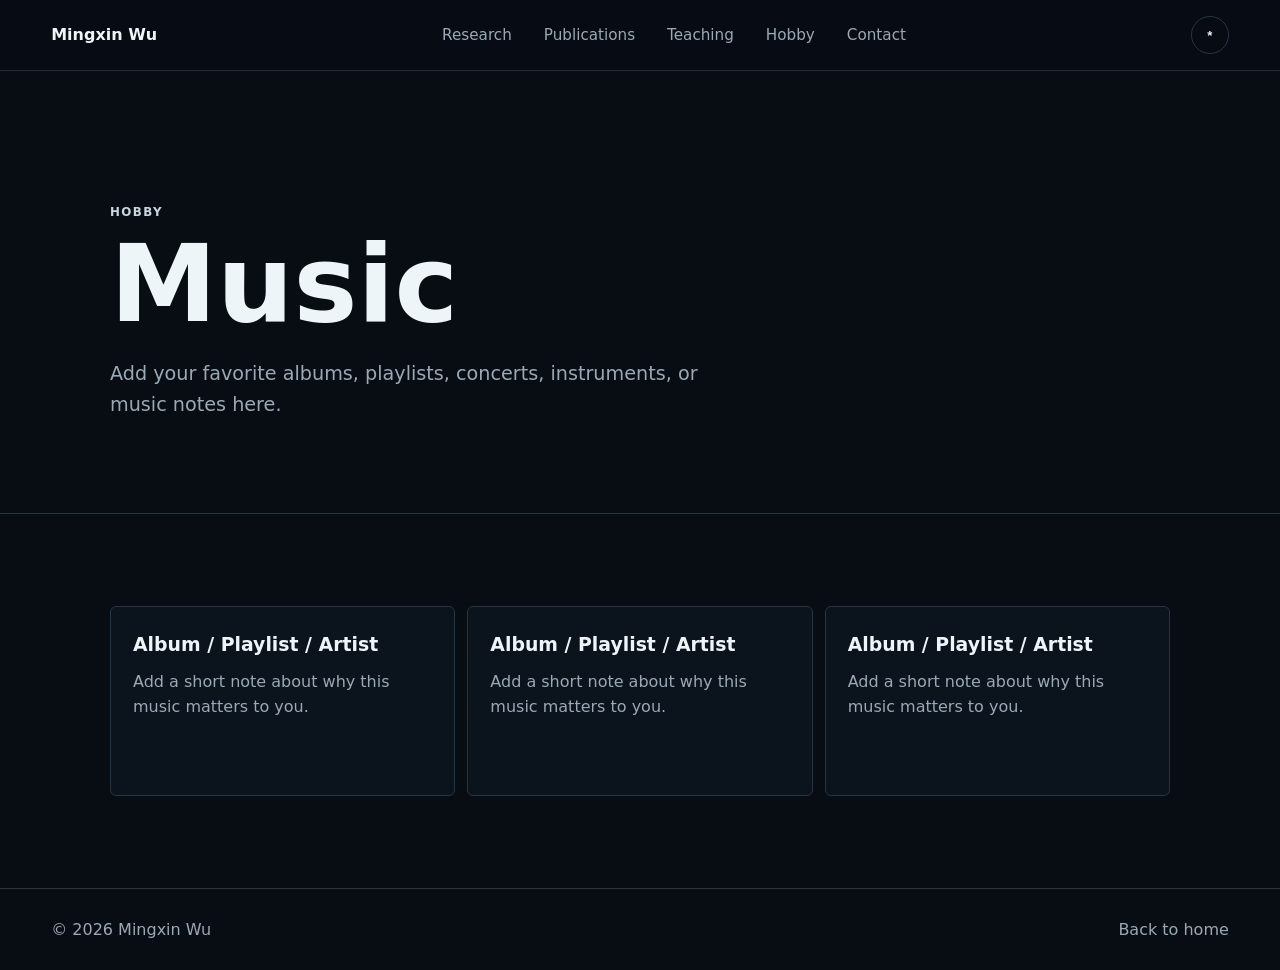
==== music.html @ a4c287bd "add hobby" ====
<!doctype html>
<html lang="en">
  <head>
    <meta charset="utf-8">
    <meta name="viewport" content="width=device-width, initial-scale=1">
    <meta name="description" content="Music notes and playlists by Mingxin Wu.">
    <meta name="author" content="Mingxin Wu">
    <title>Music | Mingxin Wu</title>
    <link rel="stylesheet" href="styles.css?v=2">
  </head>
  <body>
    <header class="site-header">
      <a class="brand" href="index.html" aria-label="Back to home">Mingxin Wu</a>
      <nav class="nav" aria-label="Primary navigation">
        <a href="index.html#research">Research</a>
        <a href="index.html#publications">Publications</a>
        <a href="index.html#teaching">Teaching</a>
        <a href="index.html#hobby">Hobby</a>
        <a href="index.html#contact">Contact</a>
      </nav>
      <button class="theme-toggle" type="button" aria-label="Toggle color theme" title="Toggle color theme">
        <span class="theme-icon" aria-hidden="true">*</span>
      </button>
    </header>

    <main>
      <section class="subpage-hero">
        <div class="content-wrap">
          <p class="eyebrow">Hobby</p>
          <h1>Music</h1>
          <p class="lead">Add your favorite albums, playlists, concerts, instruments, or music notes here.</p>
        </div>
      </section>

      <section class="section">
        <div class="content-wrap">
          <div class="music-list">
            <article class="placeholder-card">
              <h3>Album / Playlist / Artist</h3>
              <p>Add a short note about why this music matters to you.</p>
            </article>
            <article class="placeholder-card">
              <h3>Album / Playlist / Artist</h3>
              <p>Add a short note about why this music matters to you.</p>
            </article>
            <article class="placeholder-card">
              <h3>Album / Playlist / Artist</h3>
              <p>Add a short note about why this music matters to you.</p>
            </article>
          </div>
        </div>
      </section>
    </main>

    <footer class="footer">
      <span>&copy; <span id="year"></span> Mingxin Wu</span>
      <a href="index.html">Back to home</a>
    </footer>

    <script src="script.js?v=2"></script>
  </body>
</html>
---- styles.css ----
:root {
  color-scheme: dark;
  --bg: #080d14;
  --surface: #0d1520;
  --surface-strong: #121d2a;
  --text: #eef5f8;
  --muted: #9aa9b5;
  --line: #263544;
  --accent: #77d8cc;
  --accent-strong: #a8ccef;
  --warm: #c7d6df;
  --sky: #d8edf8;
  --shadow: none;
  font-family: Inter, ui-sans-serif, system-ui, -apple-system, BlinkMacSystemFont, "Segoe UI", sans-serif;
}

:root[data-theme="light"] {
  color-scheme: light;
  --bg: #f6f8fa;
  --surface: #ffffff;
  --surface-strong: #eef4f7;
  --text: #15202a;
  --muted: #5f6f7a;
  --line: #d8e0e6;
  --accent: #0f766e;
  --accent-strong: #245d86;
  --warm: #4d6574;
  --sky: #18324a;
  --shadow: none;
}

* {
  box-sizing: border-box;
}

html {
  scroll-behavior: smooth;
}

body {
  margin: 0;
  background: var(--bg);
  color: var(--text);
  line-height: 1.6;
}

a {
  color: inherit;
  text-decoration-color: color-mix(in srgb, currentColor 35%, transparent);
  text-underline-offset: 0.2em;
}

.site-header {
  position: sticky;
  top: 0;
  z-index: 20;
  display: grid;
  grid-template-columns: auto 1fr auto;
  gap: 24px;
  align-items: center;
  padding: 16px clamp(18px, 4vw, 54px);
  border-bottom: 1px solid color-mix(in srgb, var(--line) 80%, transparent);
  background: color-mix(in srgb, var(--bg) 90%, transparent);
  backdrop-filter: blur(18px);
}

.brand {
  font-weight: 800;
  letter-spacing: 0;
  text-decoration: none;
}

.nav {
  display: flex;
  justify-content: center;
  gap: clamp(12px, 3vw, 32px);
  font-size: 0.95rem;
}

.nav a,
.footer a {
  text-decoration: none;
  color: var(--muted);
}

.nav a:hover,
.footer a:hover {
  color: var(--text);
}

.theme-toggle {
  width: 38px;
  height: 38px;
  border: 1px solid var(--line);
  border-radius: 50%;
  background: transparent;
  color: var(--text);
  cursor: pointer;
  font-weight: 800;
}

.theme-toggle:hover {
  border-color: var(--accent);
}

.hero {
  position: relative;
  min-height: min(680px, calc(100vh - 54px));
  display: grid;
  align-items: center;
  overflow: hidden;
  padding: clamp(68px, 9vw, 108px) clamp(18px, 4vw, 54px);
  border-bottom: 1px solid var(--line);
}

.sky-map {
  position: absolute;
  inset: 0;
  width: 100%;
  height: 100%;
}

.hero::after {
  content: "";
  position: absolute;
  inset: auto 0 0;
  height: 20%;
  background: linear-gradient(to bottom, transparent, var(--bg) 88%);
  pointer-events: none;
}

.hero-inner {
  position: relative;
  z-index: 1;
  display: grid;
  grid-template-columns: minmax(0, 1fr) minmax(240px, 320px);
  gap: clamp(36px, 6vw, 82px);
  align-items: center;
  width: min(1060px, 100%);
  margin: 0 auto;
}

.hero-copy {
  max-width: 780px;
}

.profile-panel {
  margin: 0;
  border: 1px solid color-mix(in srgb, var(--line) 78%, transparent);
  border-radius: 8px;
  background: color-mix(in srgb, var(--surface) 82%, transparent);
  box-shadow: var(--shadow);
  overflow: hidden;
}

.profile-photo {
  display: block;
  width: 100%;
  aspect-ratio: 4 / 5;
  object-fit: cover;
  background: var(--surface-strong);
}

.profile-panel figcaption {
  display: grid;
  gap: 2px;
  padding: 16px 18px;
  border-top: 1px solid var(--line);
}

.profile-panel span {
  color: var(--muted);
  font-size: 0.92rem;
}

.eyebrow,
.section-label,
.meta {
  margin: 0 0 10px;
  color: var(--warm);
  font-size: 0.74rem;
  font-weight: 800;
  letter-spacing: 0.12em;
  text-transform: uppercase;
}

h1,
h2,
h3,
p {
  overflow-wrap: anywhere;
}

h1 {
  max-width: 10ch;
  margin: 0;
  font-size: clamp(3.5rem, 8.4vw, 7rem);
  line-height: 0.96;
  letter-spacing: 0;
}

h2 {
  margin: 0;
  font-size: clamp(1.75rem, 3.8vw, 3rem);
  line-height: 1.06;
  letter-spacing: 0;
}

h3 {
  margin: 0 0 10px;
  font-size: 1.18rem;
}

.lead {
  max-width: 620px;
  margin: 24px 0 0;
  color: var(--muted);
  font-size: clamp(1.02rem, 1.65vw, 1.2rem);
}

.hero-actions,
.link-row {
  display: flex;
  flex-wrap: wrap;
  gap: 12px;
  margin-top: 30px;
}

.button,
.link-row a {
  display: inline-flex;
  min-height: 44px;
  align-items: center;
  justify-content: center;
  border-radius: 6px;
  padding: 9px 15px;
  border: 1px solid var(--line);
  text-decoration: none;
  font-weight: 700;
}

.button.primary {
  border-color: var(--accent);
  background: var(--accent);
  color: #ffffff;
}

.button.secondary,
.link-row a {
  background: transparent;
}

.section {
  padding: clamp(58px, 8vw, 92px) clamp(18px, 4vw, 54px);
  border-bottom: 1px solid var(--line);
}

.section > * {
  width: min(1060px, 100%);
  margin-left: auto;
  margin-right: auto;
}

.content-wrap {
  width: min(1060px, 100%);
  margin-left: auto;
  margin-right: auto;
}

.two-column {
  display: grid;
  grid-template-columns: minmax(220px, 0.7fr) minmax(0, 1.3fr);
  gap: clamp(28px, 6vw, 72px);
  align-items: start;
}

.copy {
  max-width: 760px;
  color: var(--muted);
  font-size: 1.06rem;
}

.section-heading {
  display: block;
  gap: 24px;
  margin-bottom: 28px;
}

.stacked-heading {
  display: block;
}

.block-heading {
  margin-bottom: 28px;
}

.feature-grid {
  display: grid;
  grid-template-columns: repeat(3, minmax(0, 1fr));
  gap: 12px;
}

.hobby-grid {
  display: grid;
  grid-template-columns: repeat(2, minmax(0, 1fr));
  gap: 12px;
}

.feature,
.project,
.hobby-card,
.placeholder-card {
  border: 1px solid var(--line);
  border-radius: 6px;
  background: color-mix(in srgb, var(--surface) 72%, transparent);
  box-shadow: var(--shadow);
}

.feature,
.hobby-card,
.placeholder-card {
  min-height: 190px;
  padding: 22px;
}

.hobby-card {
  color: inherit;
  text-decoration: none;
}

.hobby-card:hover {
  border-color: var(--accent);
}

.feature-index {
  display: block;
  margin-bottom: 34px;
  color: var(--accent-strong);
  font-family: ui-monospace, SFMono-Regular, Consolas, "Liberation Mono", monospace;
  font-weight: 800;
}

.feature p,
.project p,
.contact p {
  margin: 0;
  color: var(--muted);
}

.project-list {
  display: grid;
  gap: 10px;
}

.project {
  display: grid;
  grid-template-columns: minmax(200px, 0.8fr) minmax(0, 1.2fr) auto;
  gap: 24px;
  align-items: center;
  padding: 20px;
}

.project a,
.publication-list a {
  color: var(--accent-strong);
  font-weight: 800;
}

.publication-list {
  display: grid;
  gap: 18px;
  margin: 0;
  padding-left: 0;
  list-style-position: inside;
}

.publication-list li {
  padding-bottom: 18px;
  border-bottom: 1px solid var(--line);
}

.publication-list a {
  margin-left: 8px;
}

.teaching-list {
  display: grid;
  gap: 18px;
}

.teaching-item {
  display: grid;
  grid-template-columns: minmax(0, 1fr) auto;
  gap: 24px;
  padding-bottom: 18px;
  border-bottom: 1px solid var(--line);
}

.teaching-item h3 {
  margin-bottom: 6px;
}

.teaching-item p {
  margin: 0;
  color: var(--muted);
}

.teaching-date {
  white-space: nowrap;
  color: var(--text);
}

.subpage-hero {
  padding: clamp(82px, 12vw, 132px) clamp(18px, 4vw, 54px) clamp(58px, 8vw, 92px);
  border-bottom: 1px solid var(--line);
}

.subpage-hero h1 {
  max-width: 12ch;
}

.photo-grid,
.music-list {
  display: grid;
  grid-template-columns: repeat(3, minmax(0, 1fr));
  gap: 12px;
}

.placeholder-card p,
.hobby-card p {
  margin: 0;
  color: var(--muted);
}

.contact {
  display: block;
}

.contact-body {
  display: grid;
  gap: 18px;
  align-content: start;
  max-width: 760px;
}

.contact .link-row {
  margin-top: 0;
  justify-content: flex-start;
}

.footer {
  display: flex;
  justify-content: space-between;
  gap: 20px;
  padding: 28px clamp(18px, 4vw, 54px);
  color: var(--muted);
}

@media (max-width: 920px) {
  .hero-inner {
    grid-template-columns: 1fr;
  }

  .profile-panel {
    max-width: 360px;
  }
}

@media (max-width: 820px) {
  .site-header {
    grid-template-columns: 1fr auto;
  }

  .nav {
    grid-column: 1 / -1;
    justify-content: flex-start;
    overflow-x: auto;
    padding-bottom: 2px;
  }

  .two-column,
  .feature-grid,
  .hobby-grid,
  .photo-grid,
  .music-list {
    grid-template-columns: 1fr;
  }

  .project {
    grid-template-columns: 1fr;
  }

  .teaching-item {
    grid-template-columns: 1fr;
    gap: 8px;
  }

  .teaching-date {
    white-space: normal;
  }
}

@media (max-width: 520px) {
  .site-header {
    padding: 14px 16px;
  }

  .hero,
  .section {
    padding-left: 16px;
    padding-right: 16px;
  }

  h1 {
    font-size: clamp(3.4rem, 22vw, 5.4rem);
  }

  .button,
  .link-row a {
    width: 100%;
  }

  .footer {
    flex-direction: column;
  }
}
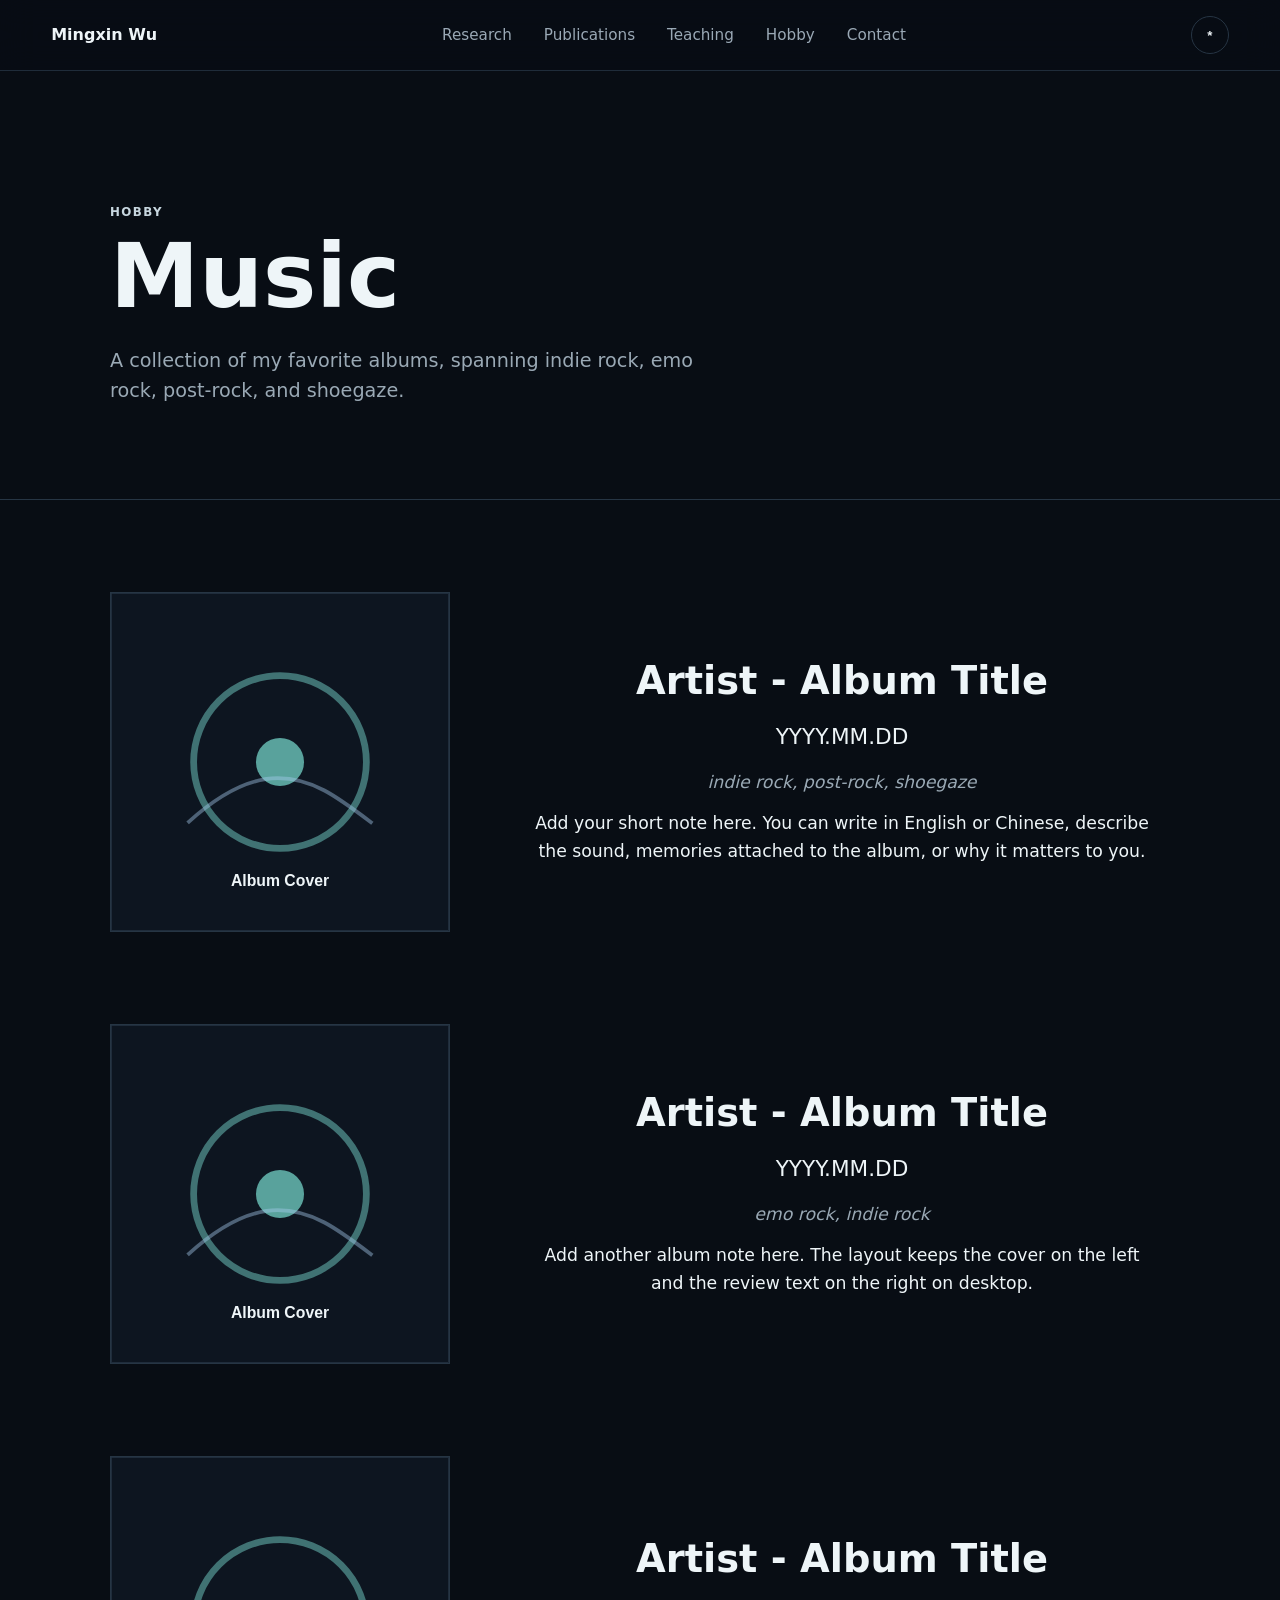
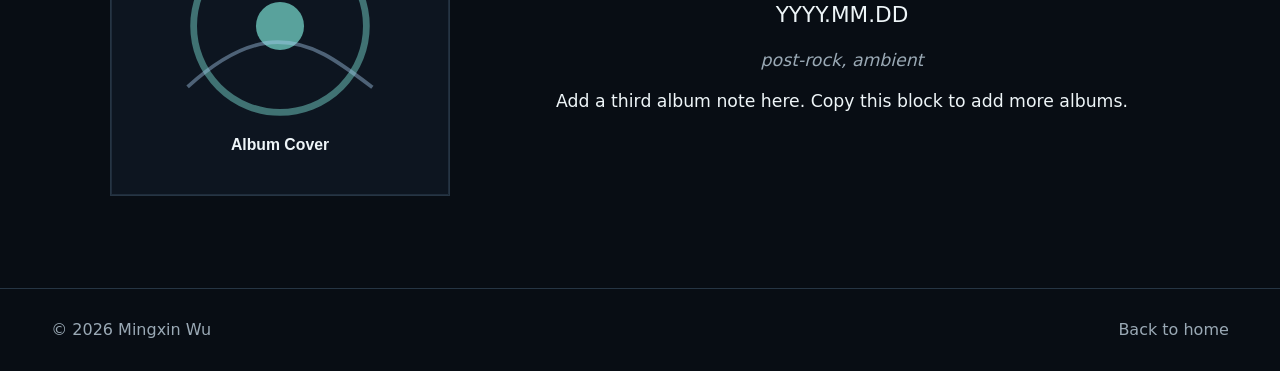
==== commit e1a00ca1: "change music" ====
--- a/music.html
+++ b/music.html
@@ -28,24 +28,64 @@
         <div class="content-wrap">
           <p class="eyebrow">Hobby</p>
           <h1>Music</h1>
-          <p class="lead">Add your favorite albums, playlists, concerts, instruments, or music notes here.</p>
+          <p class="lead">A collection of my favorite albums, spanning indie rock, emo rock, post-rock, and shoegaze.</p>
         </div>
       </section>
 
       <section class="section">
         <div class="content-wrap">
-          <div class="music-list">
-            <article class="placeholder-card">
-              <h3>Album / Playlist / Artist</h3>
-              <p>Add a short note about why this music matters to you.</p>
+          <div class="album-list">
+            <article class="album-entry">
+              <img
+                class="album-cover"
+                src="assets/albums/album-1.jpg"
+                onerror="this.onerror=null; this.src='assets/album-placeholder.svg';"
+                alt="Album cover"
+              >
+              <div class="album-copy">
+                <h2>Artist - Album Title</h2>
+                <p class="album-date">YYYY.MM.DD</p>
+                <p class="album-genre">indie rock, post-rock, shoegaze</p>
+                <p>
+                  Add your short note here. You can write in English or Chinese, describe the
+                  sound, memories attached to the album, or why it matters to you.
+                </p>
+              </div>
             </article>
-            <article class="placeholder-card">
-              <h3>Album / Playlist / Artist</h3>
-              <p>Add a short note about why this music matters to you.</p>
+
+            <article class="album-entry">
+              <img
+                class="album-cover"
+                src="assets/albums/album-2.jpg"
+                onerror="this.onerror=null; this.src='assets/album-placeholder.svg';"
+                alt="Album cover"
+              >
+              <div class="album-copy">
+                <h2>Artist - Album Title</h2>
+                <p class="album-date">YYYY.MM.DD</p>
+                <p class="album-genre">emo rock, indie rock</p>
+                <p>
+                  Add another album note here. The layout keeps the cover on the left and the
+                  review text on the right on desktop.
+                </p>
+              </div>
             </article>
-            <article class="placeholder-card">
-              <h3>Album / Playlist / Artist</h3>
-              <p>Add a short note about why this music matters to you.</p>
+
+            <article class="album-entry">
+              <img
+                class="album-cover"
+                src="assets/albums/album-3.jpg"
+                onerror="this.onerror=null; this.src='assets/album-placeholder.svg';"
+                alt="Album cover"
+              >
+              <div class="album-copy">
+                <h2>Artist - Album Title</h2>
+                <p class="album-date">YYYY.MM.DD</p>
+                <p class="album-genre">post-rock, ambient</p>
+                <p>
+                  Add a third album note here. Copy this block to add more albums.
+                </p>
+              </div>
             </article>
           </div>
         </div>
--- a/styles.css
+++ b/styles.css
@@ -332,6 +332,11 @@
   border-color: var(--accent);
 }
 
+.hobby-card h3,
+.hobby-card p {
+  text-decoration: none;
+}
+
 .feature-index {
   display: block;
   margin-bottom: 34px;
@@ -416,7 +421,9 @@
 }
 
 .subpage-hero h1 {
-  max-width: 12ch;
+  max-width: none;
+  font-size: clamp(3rem, 7vw, 5.8rem);
+  line-height: 1;
 }
 
 .photo-grid,
@@ -424,6 +431,57 @@
   display: grid;
   grid-template-columns: repeat(3, minmax(0, 1fr));
   gap: 12px;
+}
+
+.album-list {
+  display: grid;
+  gap: clamp(58px, 8vw, 92px);
+}
+
+.album-entry {
+  display: grid;
+  grid-template-columns: minmax(220px, 340px) minmax(0, 1fr);
+  gap: clamp(32px, 7vw, 82px);
+  align-items: center;
+}
+
+.album-cover {
+  display: block;
+  width: 100%;
+  aspect-ratio: 1;
+  object-fit: cover;
+  border: 1px solid var(--line);
+  background: var(--surface);
+}
+
+.album-copy {
+  max-width: 620px;
+  text-align: center;
+}
+
+.album-copy h2 {
+  font-size: clamp(1.7rem, 3vw, 2.4rem);
+  line-height: 1.2;
+}
+
+.album-copy p {
+  margin: 0;
+  color: var(--text);
+  font-size: 1.08rem;
+}
+
+.album-copy p + p {
+  margin-top: 14px;
+}
+
+.album-date {
+  margin-top: 16px !important;
+  font-size: 1.35rem !important;
+}
+
+.album-genre {
+  color: var(--muted) !important;
+  font-style: italic;
 }
 
 .placeholder-card p,
@@ -482,8 +540,17 @@
   .feature-grid,
   .hobby-grid,
   .photo-grid,
-  .music-list {
+  .music-list,
+  .album-entry {
     grid-template-columns: 1fr;
+  }
+
+  .album-cover {
+    max-width: 360px;
+  }
+
+  .album-copy {
+    text-align: left;
   }
 
   .project {
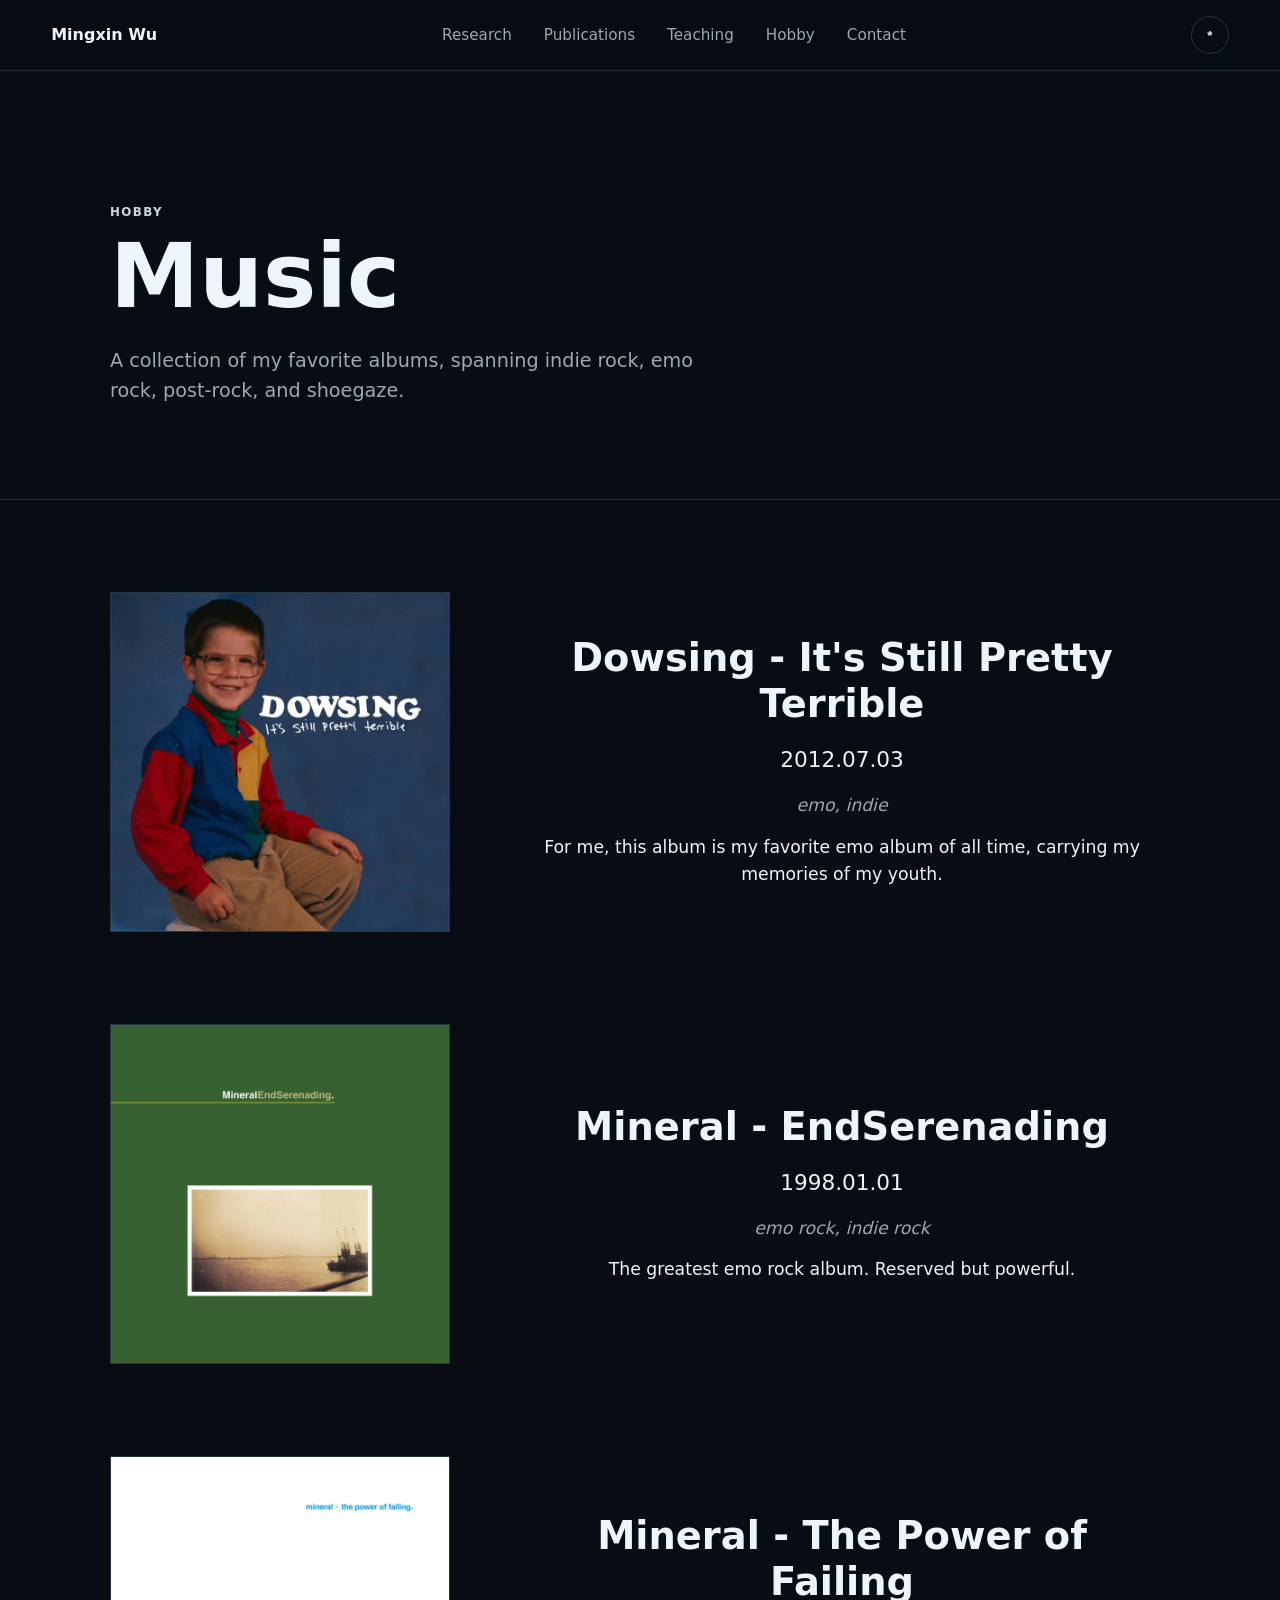
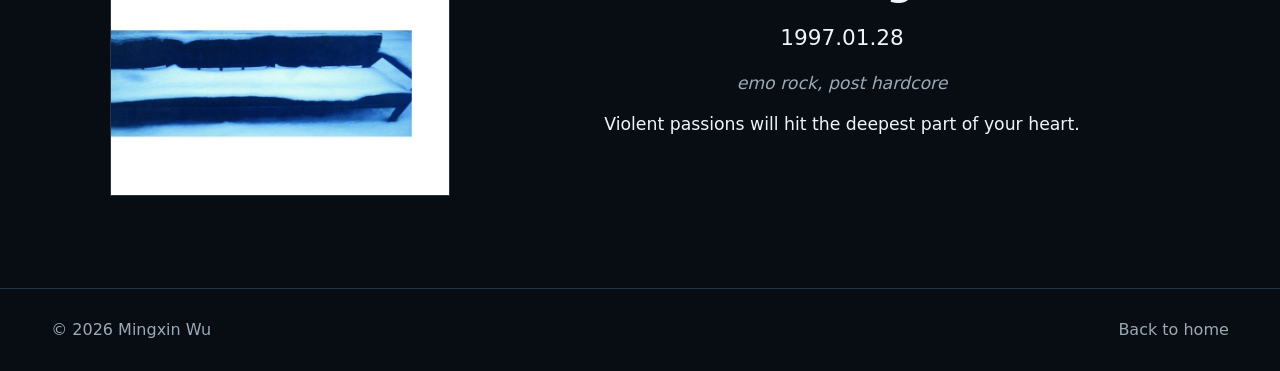
==== commit 7cb88bab: "update" ====
--- a/music.html
+++ b/music.html
@@ -38,17 +38,16 @@
             <article class="album-entry">
               <img
                 class="album-cover"
-                src="assets/albums/album-1.jpg"
+                src="assets/albums/dowsing.jpg"
                 onerror="this.onerror=null; this.src='assets/album-placeholder.svg';"
                 alt="Album cover"
               >
               <div class="album-copy">
-                <h2>Artist - Album Title</h2>
-                <p class="album-date">YYYY.MM.DD</p>
-                <p class="album-genre">indie rock, post-rock, shoegaze</p>
+                <h2>Dowsing - It's Still Pretty Terrible</h2>
+                <p class="album-date">2012.07.03</p>
+                <p class="album-genre">emo, indie</p>
                 <p>
-                  Add your short note here. You can write in English or Chinese, describe the
-                  sound, memories attached to the album, or why it matters to you.
+                  For me, this album is my favorite emo album of all time, carrying my memories of my youth.
                 </p>
               </div>
             </article>
@@ -56,17 +55,16 @@
             <article class="album-entry">
               <img
                 class="album-cover"
-                src="assets/albums/album-2.jpg"
+                src="assets/albums/EndSerenading.jpg"
                 onerror="this.onerror=null; this.src='assets/album-placeholder.svg';"
                 alt="Album cover"
               >
               <div class="album-copy">
-                <h2>Artist - Album Title</h2>
-                <p class="album-date">YYYY.MM.DD</p>
+                <h2>Mineral - EndSerenading</h2>
+                <p class="album-date">1998.01.01</p>
                 <p class="album-genre">emo rock, indie rock</p>
                 <p>
-                  Add another album note here. The layout keeps the cover on the left and the
-                  review text on the right on desktop.
+                  The greatest emo rock album. Reserved but powerful. 
                 </p>
               </div>
             </article>
@@ -74,16 +72,16 @@
             <article class="album-entry">
               <img
                 class="album-cover"
-                src="assets/albums/album-3.jpg"
+                src="assets/albums/mineral1.jpg"
                 onerror="this.onerror=null; this.src='assets/album-placeholder.svg';"
                 alt="Album cover"
               >
               <div class="album-copy">
-                <h2>Artist - Album Title</h2>
-                <p class="album-date">YYYY.MM.DD</p>
-                <p class="album-genre">post-rock, ambient</p>
+                <h2>Mineral - The Power of Failing</h2>
+                <p class="album-date">1997.01.28</p>
+                <p class="album-genre">emo rock, post hardcore</p>
                 <p>
-                  Add a third album note here. Copy this block to add more albums.
+                  Violent passions will hit the deepest part of your heart.
                 </p>
               </div>
             </article>
--- a/styles.css
+++ b/styles.css
@@ -133,10 +133,10 @@
   position: relative;
   z-index: 1;
   display: grid;
-  grid-template-columns: minmax(0, 1fr) minmax(240px, 320px);
+  grid-template-columns: minmax(0, 1fr) minmax(300px, 420px);
   gap: clamp(36px, 6vw, 82px);
   align-items: center;
-  width: min(1060px, 100%);
+  width: min(1160px, 100%);
   margin: 0 auto;
 }
 
@@ -433,6 +433,124 @@
   gap: 12px;
 }
 
+.photo-series {
+  padding-top: 28px;
+  border-top: 1px solid var(--line);
+}
+
+.photo-series + .photo-series {
+  margin-top: clamp(58px, 8vw, 92px);
+}
+
+.series-heading {
+  display: flex;
+  justify-content: flex-end;
+  margin-bottom: 24px;
+  text-align: right;
+}
+
+.series-heading > div {
+  display: grid;
+  justify-items: end;
+}
+
+.series-heading h2 {
+  color: var(--accent-strong);
+  font-size: clamp(1.8rem, 3vw, 2.6rem);
+}
+
+.series-heading p {
+  margin: 8px 0 0;
+  color: var(--muted);
+}
+
+.series-grid {
+  display: grid;
+  grid-template-columns: repeat(3, minmax(0, 1fr));
+  gap: 28px;
+}
+
+.photo-card {
+  margin: 0;
+  overflow: hidden;
+  border: 1px solid var(--line);
+  border-radius: 6px;
+  background: color-mix(in srgb, var(--surface) 72%, transparent);
+}
+
+.photo-card img {
+  display: block;
+  width: 100%;
+  aspect-ratio: 4 / 3;
+  object-fit: cover;
+  background: var(--surface);
+  cursor: zoom-in;
+}
+
+.photo-card figcaption {
+  display: grid;
+  gap: 8px;
+  padding: 18px;
+}
+
+.photo-card strong {
+  font-size: 1.35rem;
+}
+
+.photo-card span {
+  color: var(--muted);
+}
+
+.lightbox {
+  position: fixed;
+  inset: 0;
+  z-index: 100;
+  display: none;
+  place-items: center;
+  padding: 28px;
+  background: rgba(3, 7, 12, 0.92);
+}
+
+.lightbox.is-open {
+  display: grid;
+}
+
+.lightbox-image {
+  max-width: min(1200px, 94vw);
+  max-height: 84vh;
+  object-fit: contain;
+  border: 1px solid var(--line);
+  background: var(--bg);
+}
+
+.lightbox-caption {
+  display: grid;
+  gap: 4px;
+  max-width: min(900px, 94vw);
+  margin: 14px 0 0;
+  color: var(--muted);
+  text-align: center;
+}
+
+.lightbox-caption strong {
+  color: var(--text);
+}
+
+.lightbox-close {
+  position: absolute;
+  top: 18px;
+  right: 18px;
+  width: 42px;
+  height: 42px;
+  border: 1px solid var(--line);
+  border-radius: 50%;
+  background: color-mix(in srgb, var(--surface) 80%, transparent);
+  color: var(--text);
+  cursor: pointer;
+  font-size: 1.5rem;
+  line-height: 1;
+}
+
 .album-list {
   display: grid;
   gap: clamp(58px, 8vw, 92px);
@@ -520,7 +638,7 @@
   }
 
   .profile-panel {
-    max-width: 360px;
+    max-width: 420px;
   }
 }
 
@@ -540,9 +658,19 @@
   .feature-grid,
   .hobby-grid,
   .photo-grid,
+  .series-grid,
   .music-list,
   .album-entry {
     grid-template-columns: 1fr;
+  }
+
+  .series-heading {
+    justify-content: flex-start;
+    text-align: left;
+  }
+
+  .series-heading > div {
+    justify-items: start;
   }
 
   .album-cover {
@@ -591,3 +719,6 @@
     flex-direction: column;
   }
 }
+
+
+
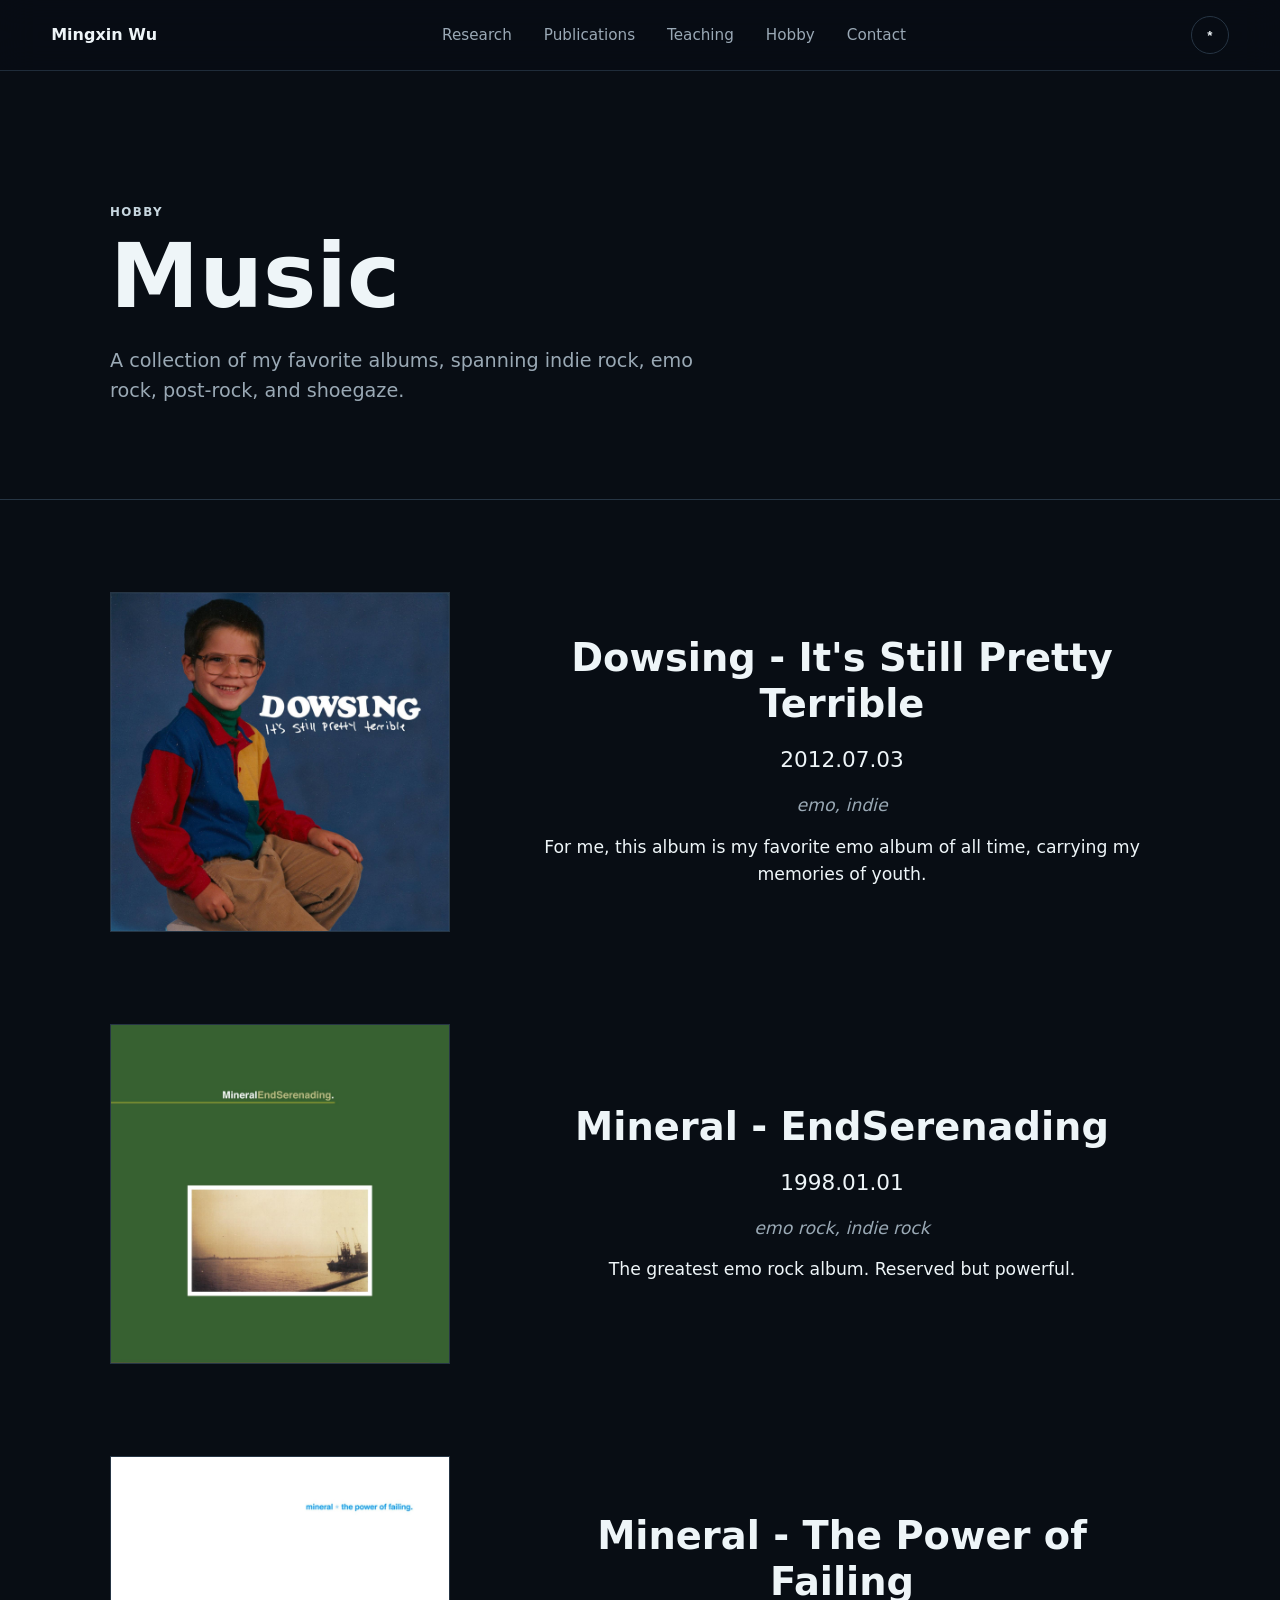
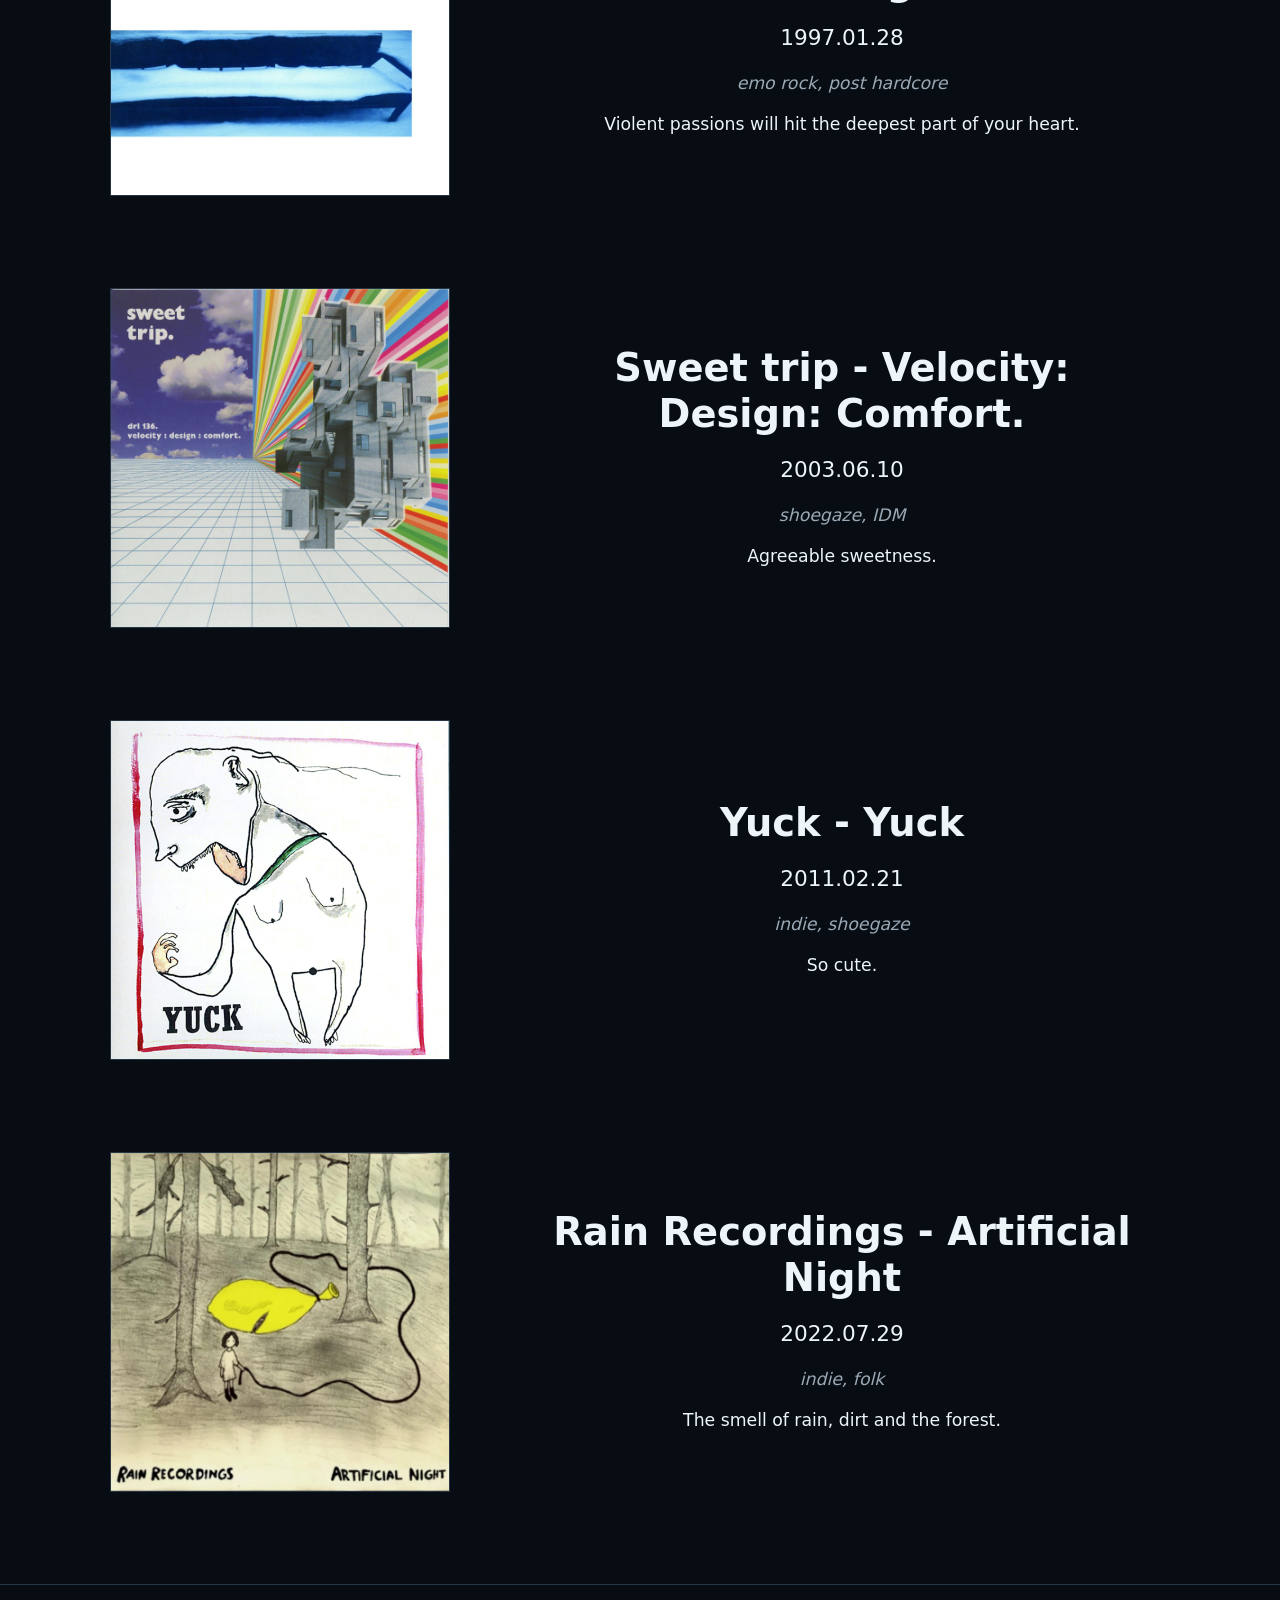
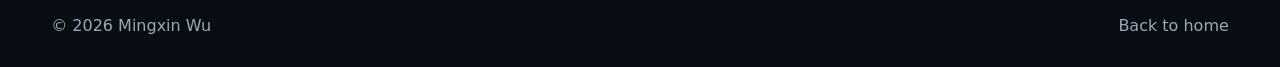
==== commit ab826e4f: "update" ====
--- a/music.html
+++ b/music.html
@@ -47,7 +47,7 @@
                 <p class="album-date">2012.07.03</p>
                 <p class="album-genre">emo, indie</p>
                 <p>
-                  For me, this album is my favorite emo album of all time, carrying my memories of my youth.
+                  For me, this album is my favorite emo album of all time, carrying my memories of youth.
                 </p>
               </div>
             </article>
@@ -85,6 +85,58 @@
                 </p>
               </div>
             </article>
+
+            <article class="album-entry">
+              <img
+                class="album-cover"
+                src="assets/albums/sweettrip.jpg"
+                onerror="this.onerror=null; this.src='assets/album-placeholder.svg';"
+                alt="Album cover"
+              >
+              <div class="album-copy">
+                <h2>Sweet trip - Velocity: Design: Comfort.</h2>
+                <p class="album-date">2003.06.10</p>
+                <p class="album-genre">shoegaze, IDM</p>
+                <p>
+                  Agreeable sweetness.
+                </p>
+              </div>
+            </article>
+
+            <article class="album-entry">
+              <img
+                class="album-cover"
+                src="assets/albums/yuck.jpg"
+                onerror="this.onerror=null; this.src='assets/album-placeholder.svg';"
+                alt="Album cover"
+              >
+              <div class="album-copy">
+                <h2>Yuck - Yuck</h2>
+                <p class="album-date">2011.02.21</p>
+                <p class="album-genre">indie, shoegaze</p>
+                <p>
+                  So cute.
+                </p>
+              </div>
+            </article>
+
+            <article class="album-entry">
+              <img
+                class="album-cover"
+                src="assets/albums/rain.jpg"
+                onerror="this.onerror=null; this.src='assets/album-placeholder.svg';"
+                alt="Album cover"
+              >
+              <div class="album-copy">
+                <h2>Rain Recordings - Artificial Night</h2>
+                <p class="album-date">2022.07.29</p>
+                <p class="album-genre">indie, folk</p>
+                <p>
+                  The smell of rain, dirt and the forest.
+                </p>
+              </div>
+            </article>
+
           </div>
         </div>
       </section>
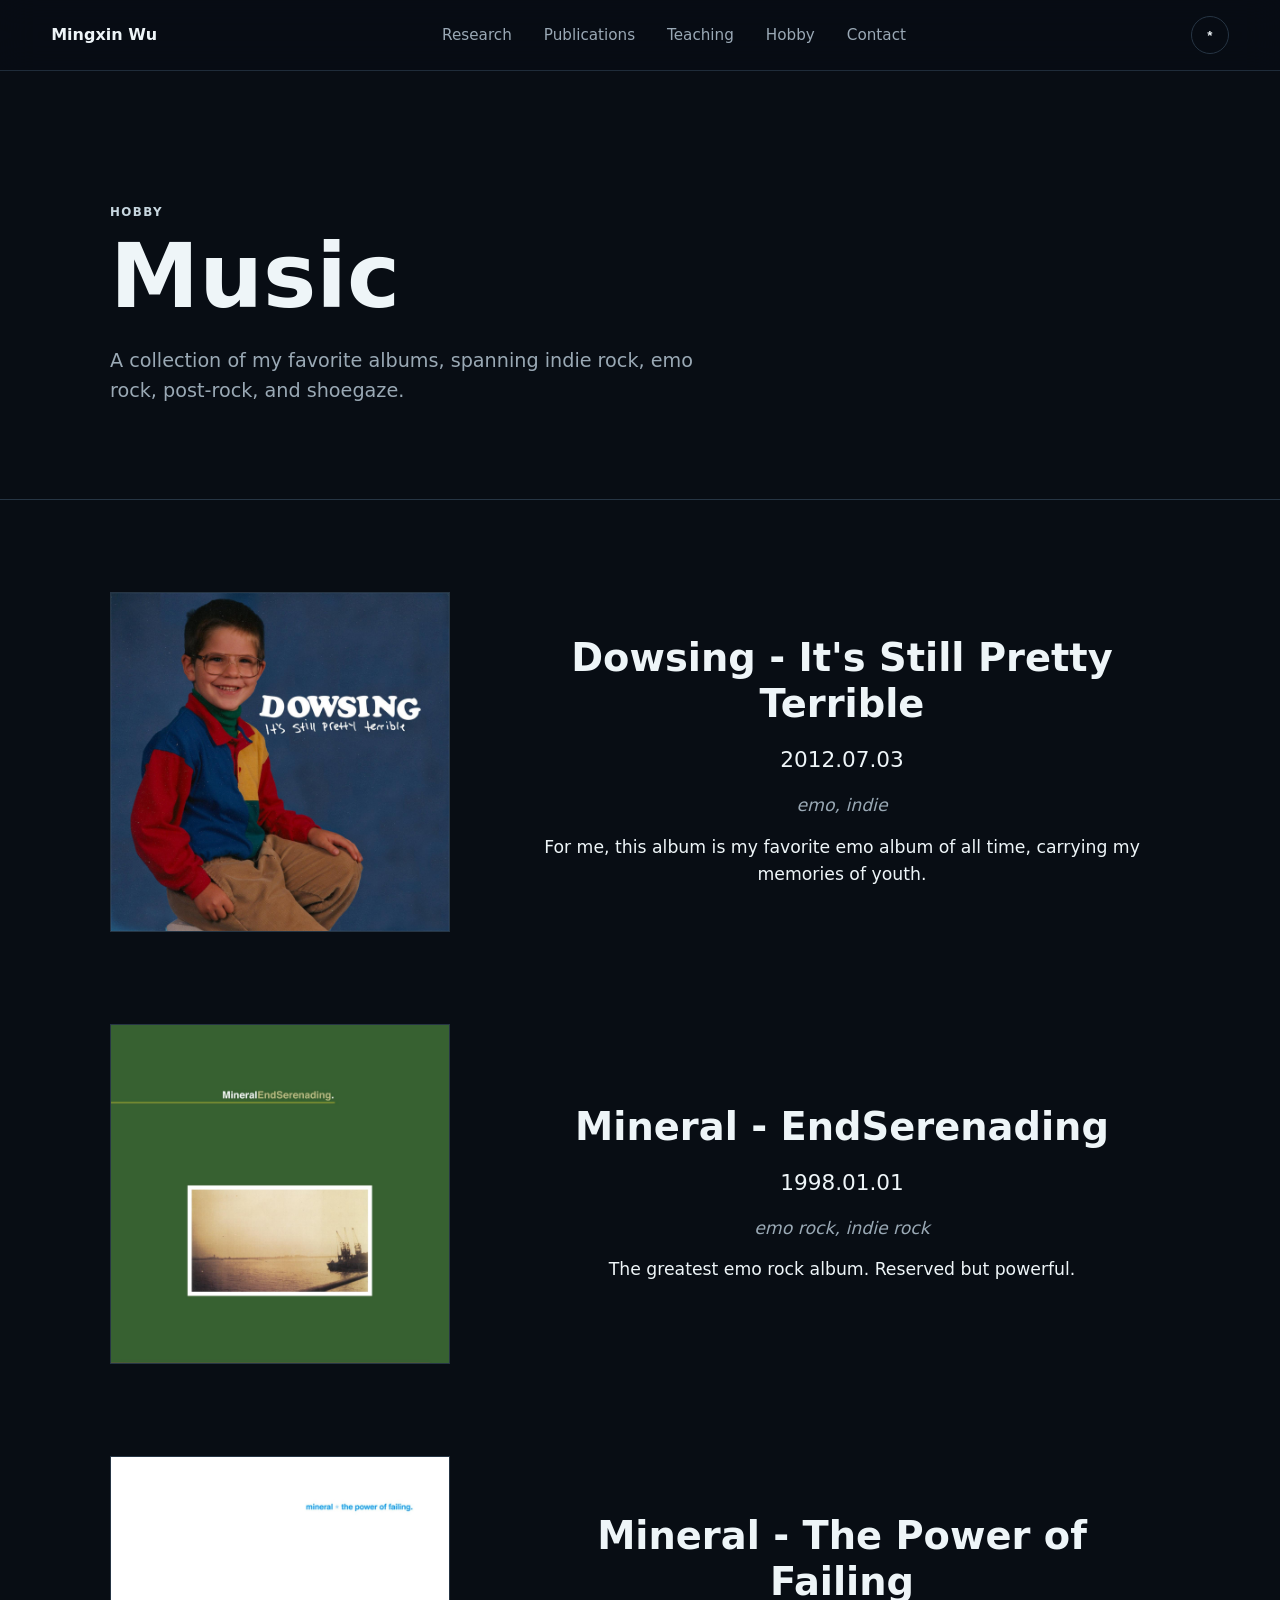
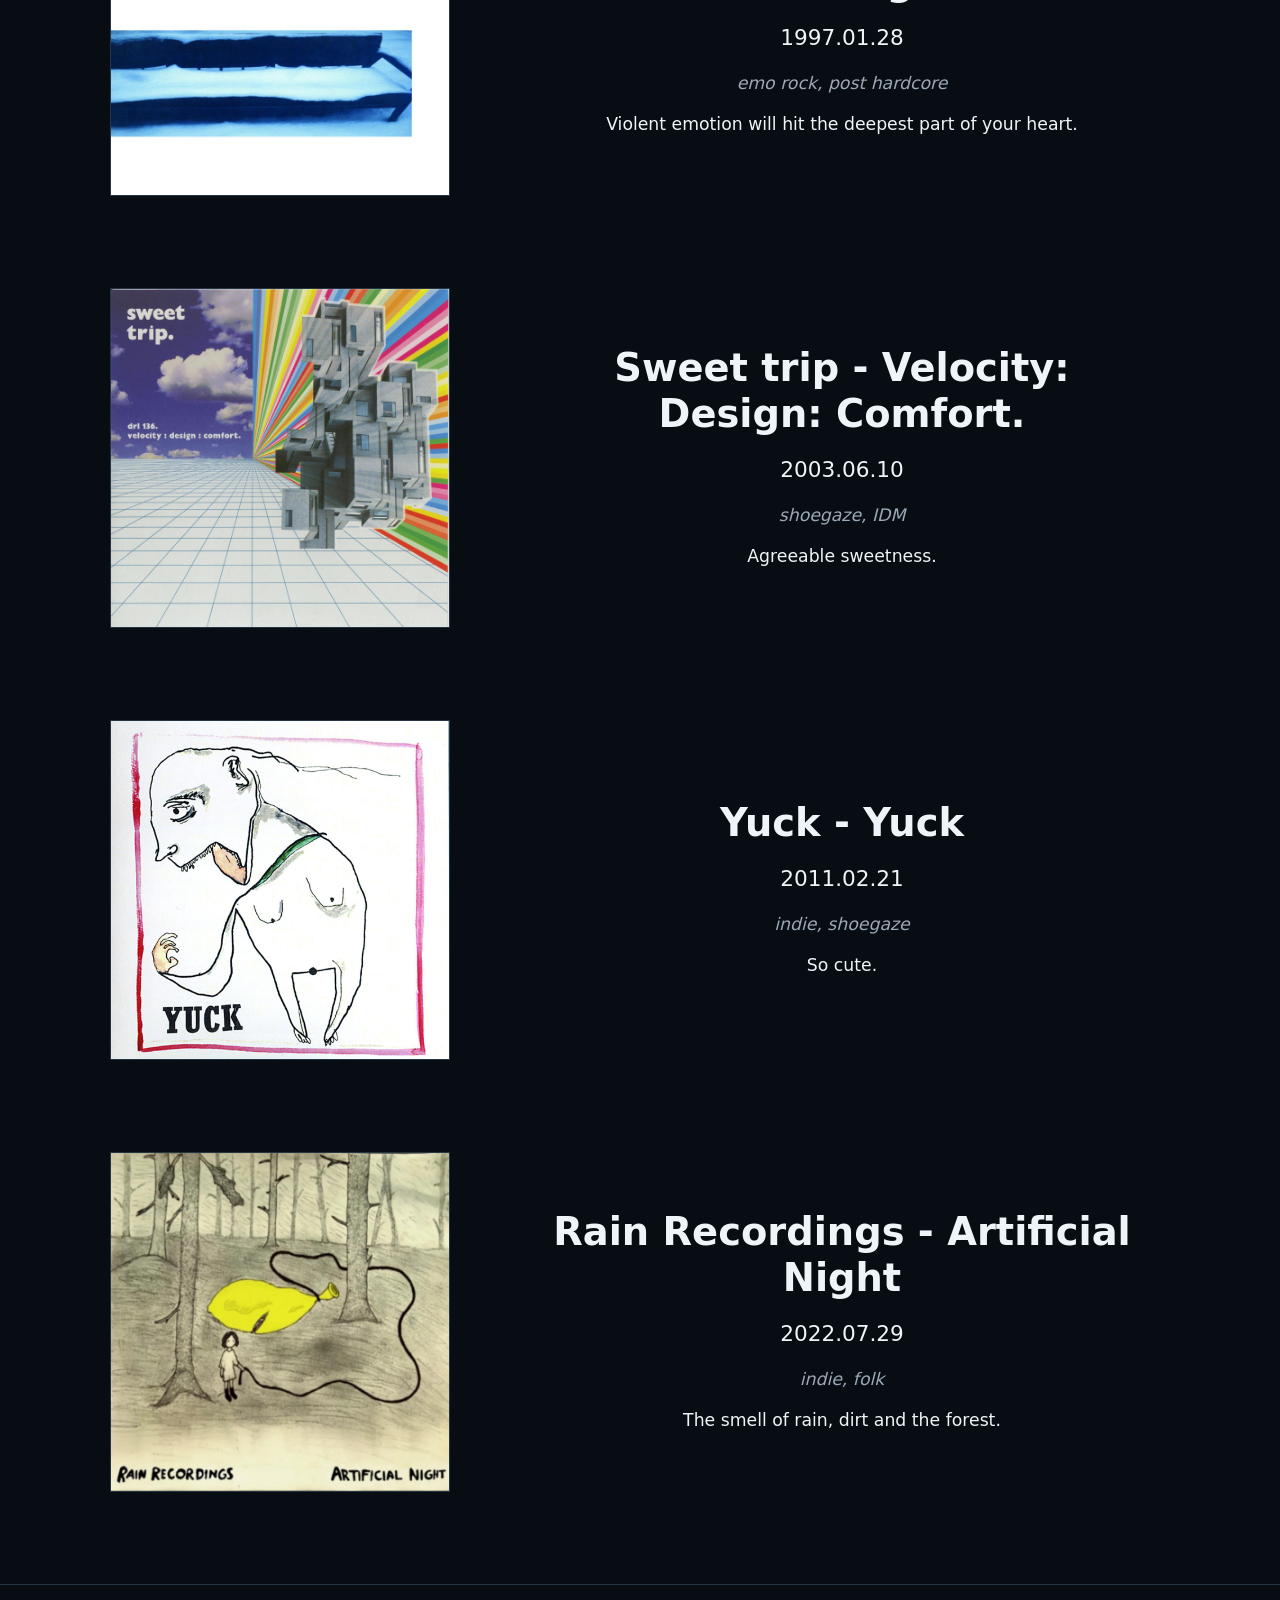
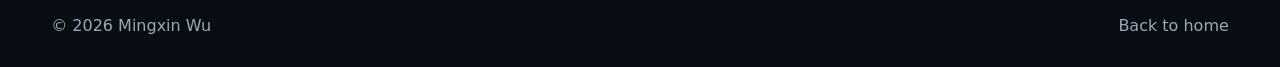
==== commit 3b481291: "update" ====
--- a/music.html
+++ b/music.html
@@ -81,7 +81,7 @@
                 <p class="album-date">1997.01.28</p>
                 <p class="album-genre">emo rock, post hardcore</p>
                 <p>
-                  Violent passions will hit the deepest part of your heart.
+                  Violent emotion will hit the deepest part of your heart.
                 </p>
               </div>
             </article>
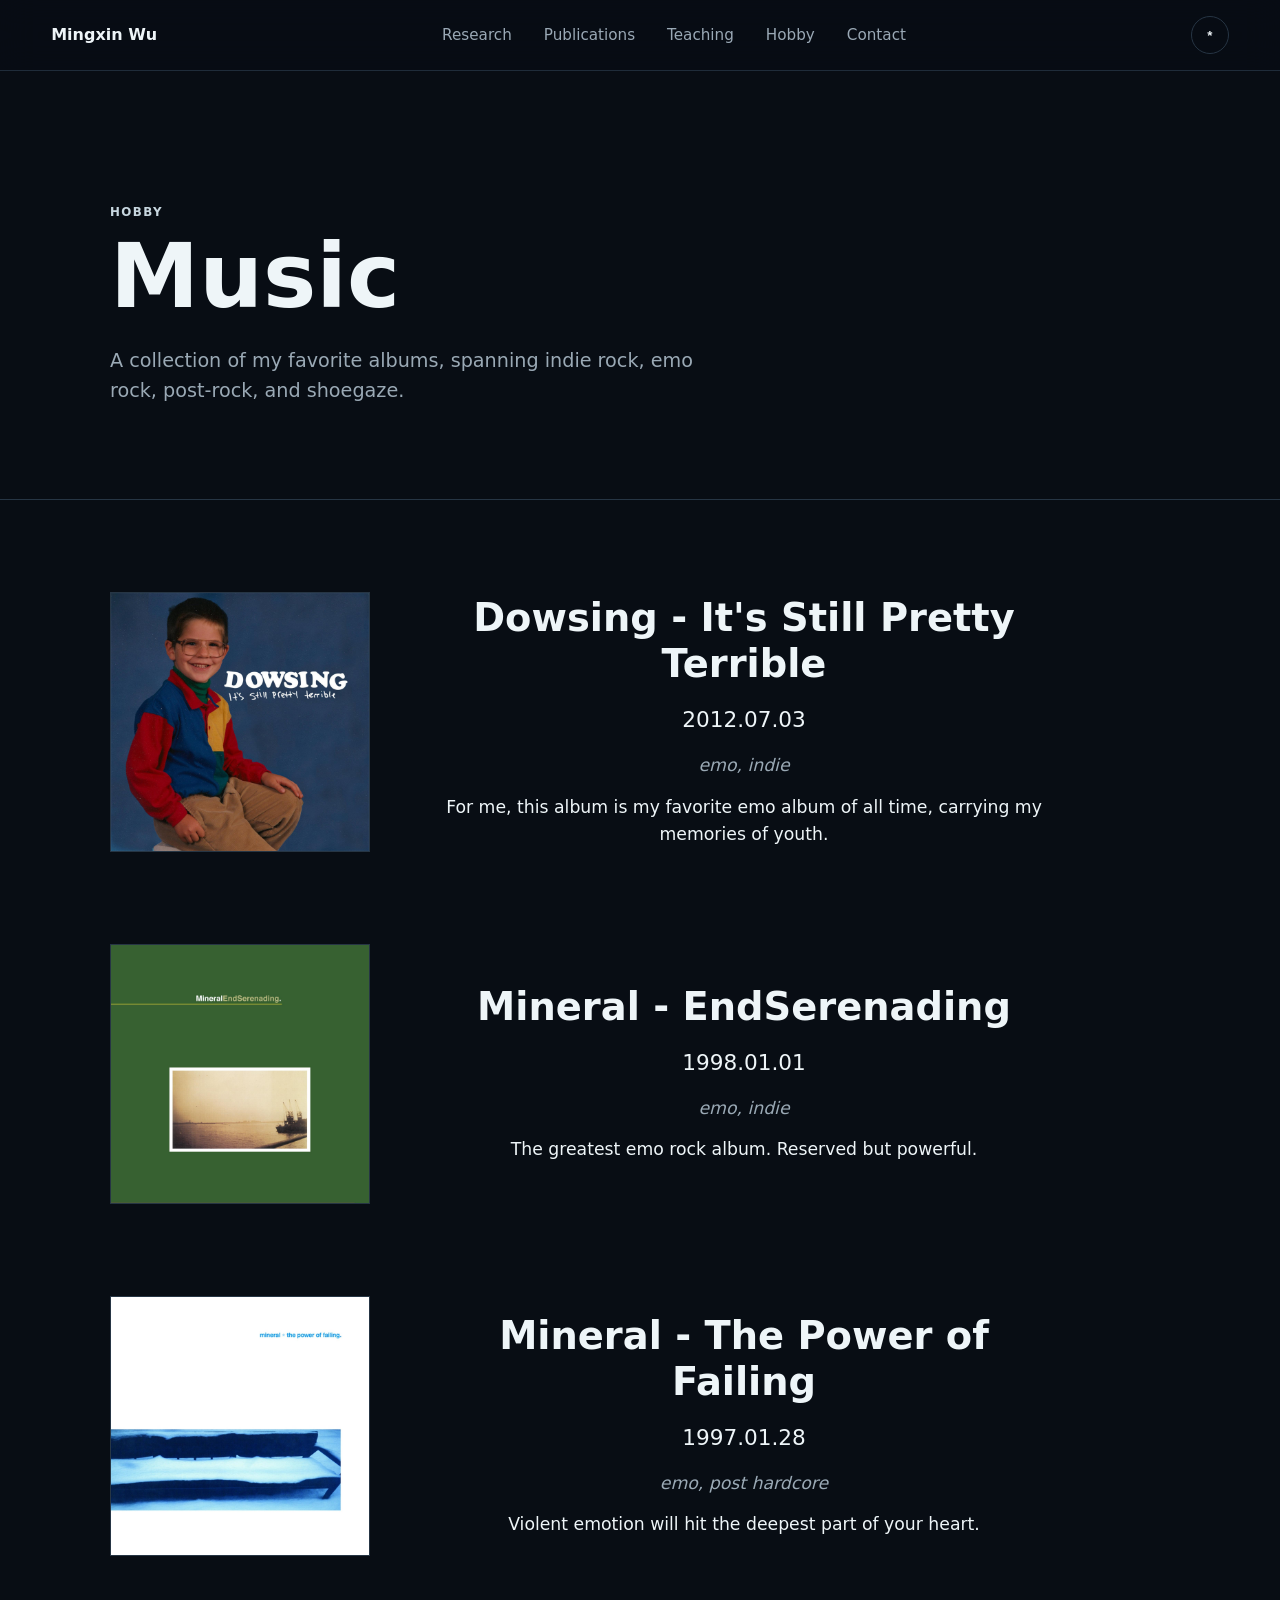
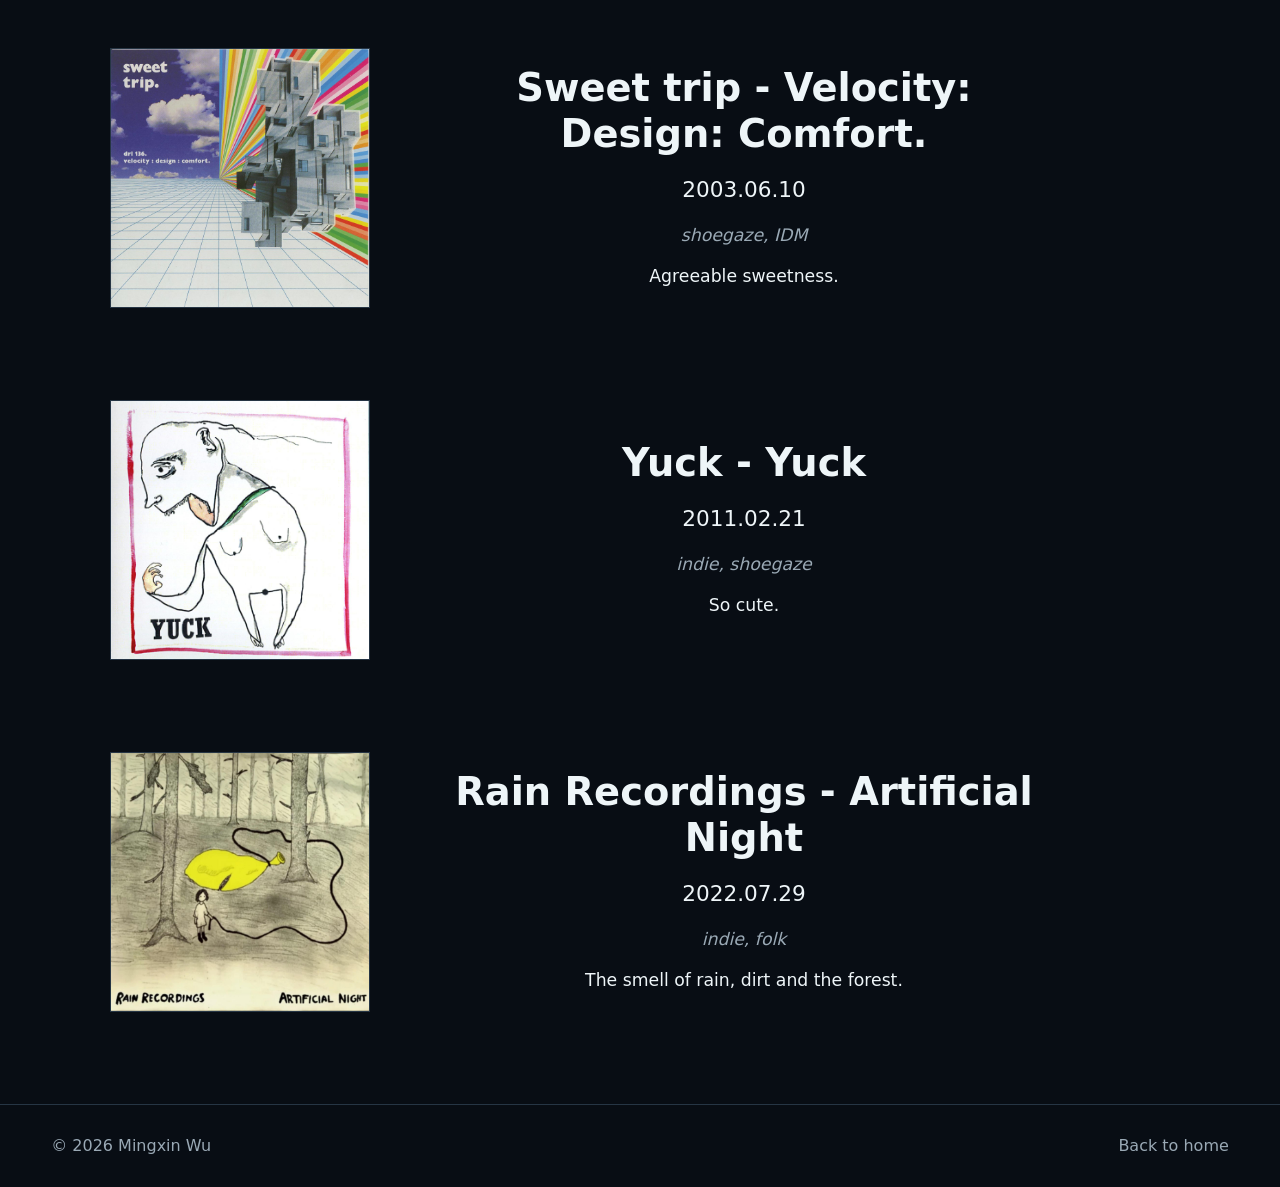
==== commit aadbface: "update" ====
--- a/music.html
+++ b/music.html
@@ -62,7 +62,7 @@
               <div class="album-copy">
                 <h2>Mineral - EndSerenading</h2>
                 <p class="album-date">1998.01.01</p>
-                <p class="album-genre">emo rock, indie rock</p>
+                <p class="album-genre">emo, indie</p>
                 <p>
                   The greatest emo rock album. Reserved but powerful. 
                 </p>
@@ -79,7 +79,7 @@
               <div class="album-copy">
                 <h2>Mineral - The Power of Failing</h2>
                 <p class="album-date">1997.01.28</p>
-                <p class="album-genre">emo rock, post hardcore</p>
+                <p class="album-genre">emo, post hardcore</p>
                 <p>
                   Violent emotion will hit the deepest part of your heart.
                 </p>
--- a/styles.css
+++ b/styles.css
@@ -558,8 +558,8 @@
 
 .album-entry {
   display: grid;
-  grid-template-columns: minmax(220px, 340px) minmax(0, 1fr);
-  gap: clamp(32px, 7vw, 82px);
+  grid-template-columns: minmax(180px, 260px) minmax(0, 1fr);
+  gap: clamp(28px, 6vw, 64px);
   align-items: center;
 }
 
@@ -674,7 +674,7 @@
   }
 
   .album-cover {
-    max-width: 360px;
+    max-width: 280px;
   }
 
   .album-copy {
@@ -722,3 +722,4 @@
 
 
 
+
